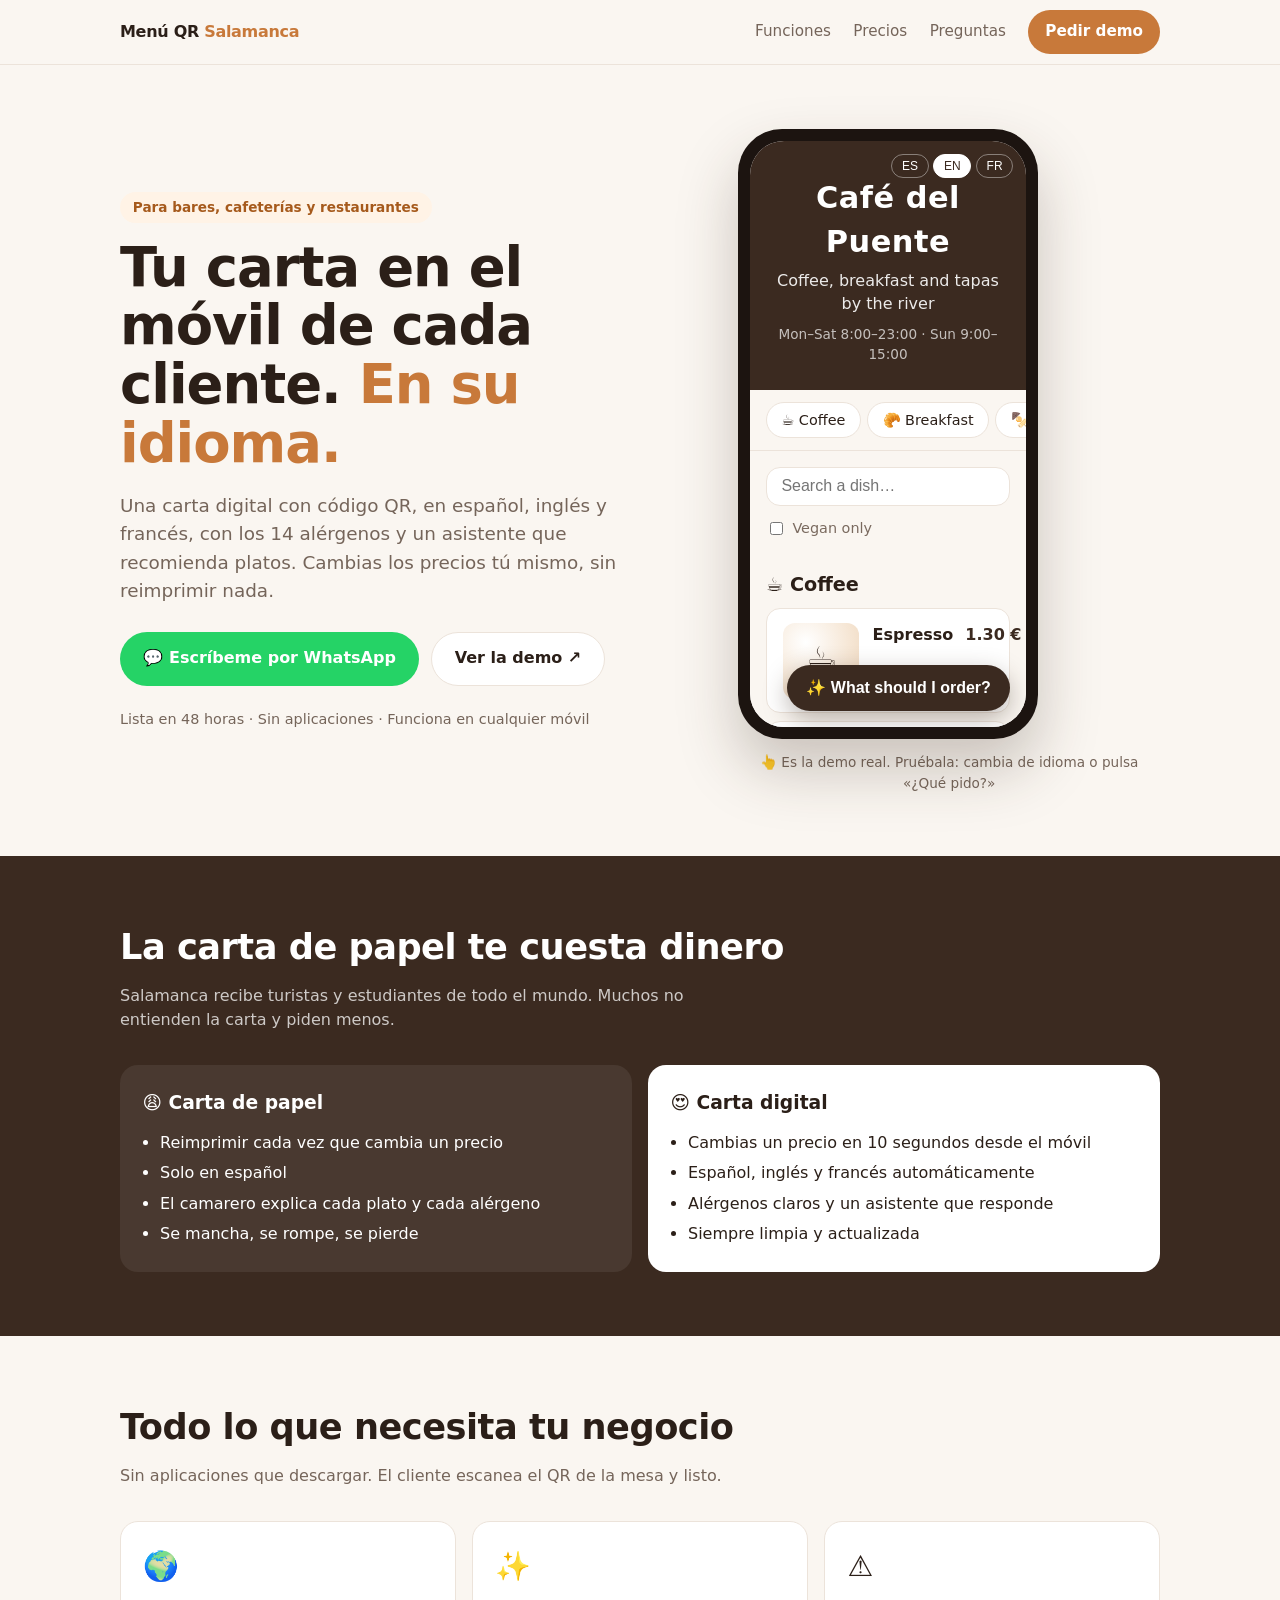
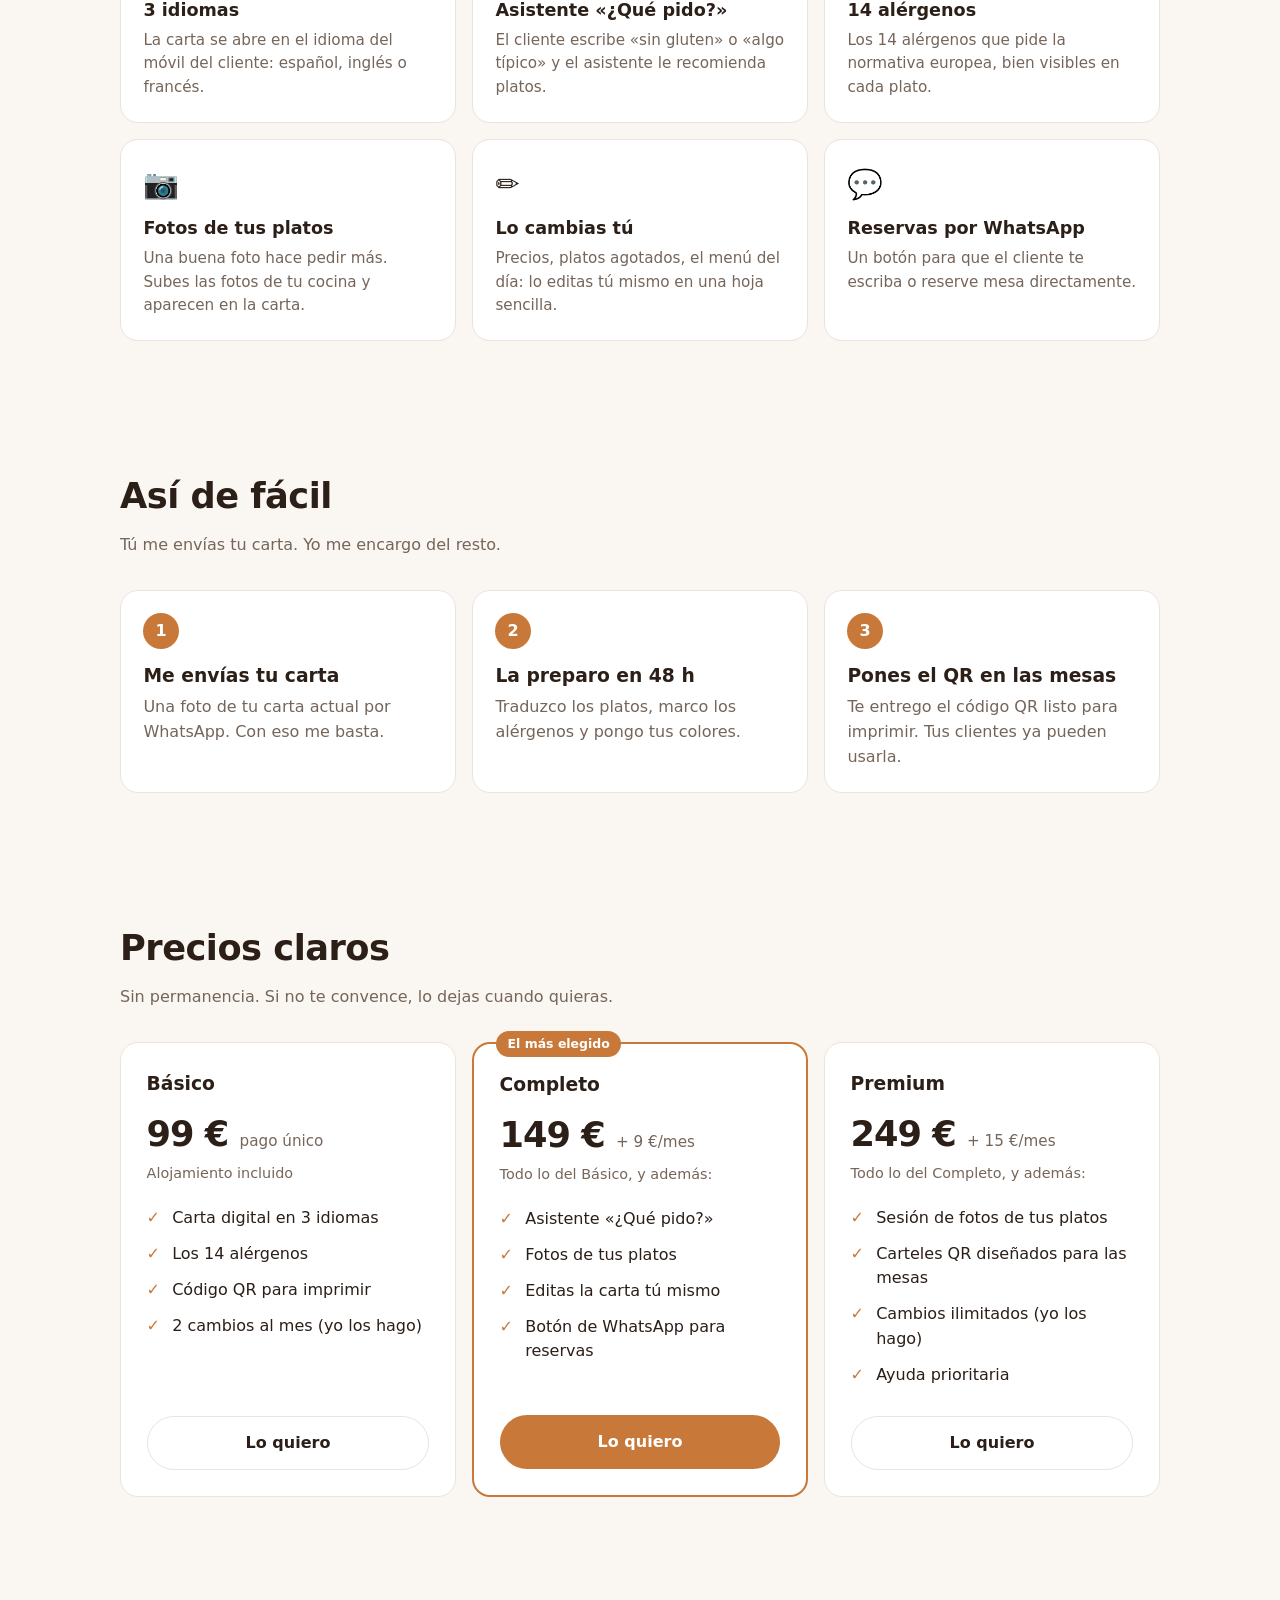
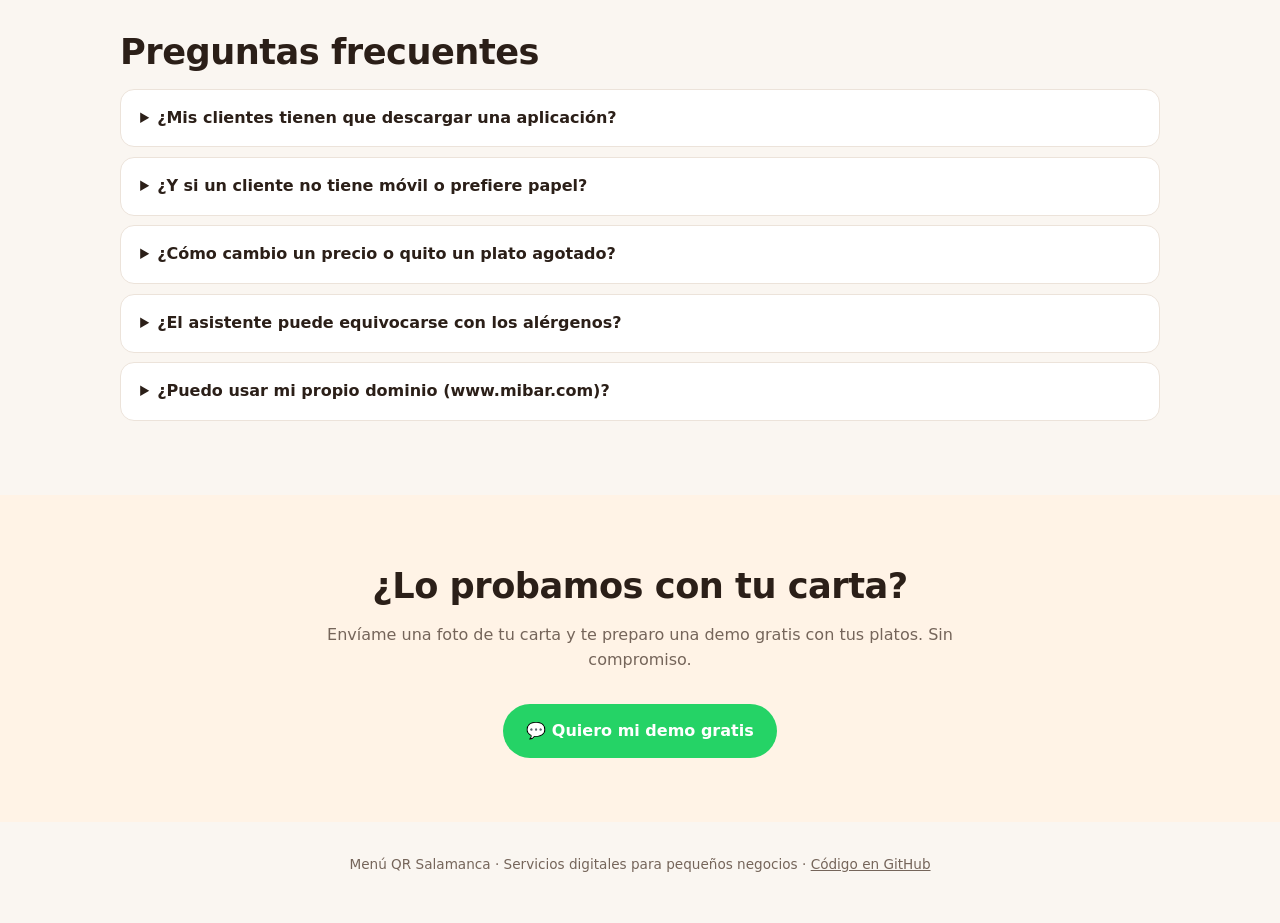
==== servicio.html @ 1888e6c2 "Asistente ¿Qué pido?, panel del negocio, Google Sheets, fotos, 14 alérgenos y página del servicio Co" ====
<!DOCTYPE html>
<html lang="es">
<head>
  <meta charset="UTF-8">
  <meta name="viewport" content="width=device-width, initial-scale=1.0">
  <meta name="description" content="Carta digital con código QR para bares, cafeterías y restaurantes de Salamanca. En 3 idiomas, con los 14 alérgenos y un asistente que recomienda platos.">
  <meta name="theme-color" content="#3b2a20">
  <title>Menú QR Salamanca · Carta digital para bares y cafeterías</title>
  <style>
    :root {
      --bg: #faf6f1; --card: #fff; --ink: #2b1f18; --muted: #75655a;
      --brand: #3b2a20; --accent: #c8793a; --accent-soft: #fff3e6; --line: #ece3da; --radius: 18px;
    }
    * { box-sizing: border-box; }
    html { scroll-behavior: smooth; }
    body { margin: 0; font-family: system-ui, -apple-system, "Segoe UI", Roboto, sans-serif; color: var(--ink); background: var(--bg); line-height: 1.55; }
    a { color: inherit; }
    .wrap { max-width: 1080px; margin: 0 auto; padding: 0 1.25rem; }
    .btn { display: inline-block; text-decoration: none; font-weight: 600; border-radius: 999px; padding: .85rem 1.4rem; border: 1px solid transparent; }
    .btn.primary { background: var(--accent); color: #fff; }
    .btn.whats { background: #25d366; color: #fff; }
    .btn.ghost { border-color: var(--line); background: #fff; }

    nav { position: sticky; top: 0; z-index: 10; background: rgba(250,246,241,.92); backdrop-filter: blur(8px); border-bottom: 1px solid var(--line); }
    nav .wrap { display: flex; align-items: center; justify-content: space-between; height: 64px; }
    .logo { font-weight: 800; text-decoration: none; letter-spacing: -.3px; }
    .logo span { color: var(--accent); }
    nav .links { display: flex; gap: 1.4rem; align-items: center; font-size: .95rem; }
    nav .links a:not(.btn) { text-decoration: none; color: var(--muted); }
    nav .btn { padding: .55rem 1rem; }

    .hero { padding: 4rem 0 3rem; }
    .hero .wrap { display: grid; grid-template-columns: 1.15fr .85fr; gap: 3rem; align-items: center; }
    .kicker { display: inline-block; background: var(--accent-soft); color: #a65a1c; border-radius: 999px; padding: .3rem .8rem; font-size: .85rem; font-weight: 600; }
    h1 { font-size: clamp(2.1rem, 4.6vw, 3.4rem); line-height: 1.08; letter-spacing: -1px; margin: 1rem 0; }
    h1 em { font-style: normal; color: var(--accent); }
    .lead { font-size: 1.15rem; color: var(--muted); max-width: 34rem; }
    .cta-row { display: flex; gap: .75rem; flex-wrap: wrap; margin-top: 1.6rem; }
    .proof { margin-top: 1.4rem; font-size: .9rem; color: var(--muted); }

    .phone { justify-self: center; width: 300px; height: 610px; border-radius: 44px; background: #1c1410; padding: 12px; box-shadow: 0 30px 60px rgba(59,42,32,.25); position: relative; }
    .phone iframe { width: 100%; height: 100%; border: 0; border-radius: 34px; background: #fff; }
    .phone-note { text-align: center; font-size: .85rem; color: var(--muted); margin-top: .8rem; }

    section { padding: 4rem 0; }
    h2 { font-size: clamp(1.6rem, 3vw, 2.2rem); letter-spacing: -.5px; margin: 0 0 .6rem; }
    .sub { color: var(--muted); max-width: 40rem; margin: 0 0 2rem; }

    .problem { background: var(--brand); color: #fff; }
    .problem .sub { color: rgba(255,255,255,.75); }
    .vs { display: grid; grid-template-columns: 1fr 1fr; gap: 1rem; }
    .vs div { border-radius: var(--radius); padding: 1.4rem; }
    .vs .before { background: rgba(255,255,255,.07); }
    .vs .after { background: #fff; color: var(--ink); }
    .vs h3 { margin: 0 0 .7rem; }
    .vs ul { margin: 0; padding-left: 1.1rem; line-height: 1.9; }

    .features { display: grid; grid-template-columns: repeat(3, 1fr); gap: 1rem; }
    .feature { background: var(--card); border: 1px solid var(--line); border-radius: var(--radius); padding: 1.4rem; }
    .feature .ico { font-size: 1.8rem; }
    .feature h3 { margin: .5rem 0 .3rem; font-size: 1.1rem; }
    .feature p { margin: 0; color: var(--muted); font-size: .95rem; }

    .steps { display: grid; grid-template-columns: repeat(3, 1fr); gap: 1rem; counter-reset: s; }
    .step { counter-increment: s; background: var(--card); border: 1px solid var(--line); border-radius: var(--radius); padding: 1.4rem; }
    .step::before { content: counter(s); display: grid; place-items: center; width: 2.2rem; height: 2.2rem; border-radius: 999px; background: var(--accent); color: #fff; font-weight: 700; }
    .step h3 { margin: .8rem 0 .3rem; }
    .step p { margin: 0; color: var(--muted); }

    .plans { display: grid; grid-template-columns: repeat(3, 1fr); gap: 1rem; align-items: stretch; }
    .plan { background: var(--card); border: 1px solid var(--line); border-radius: var(--radius); padding: 1.6rem; display: flex; flex-direction: column; }
    .plan.best { border: 2px solid var(--accent); position: relative; }
    .plan.best::before { content: "El más elegido"; position: absolute; top: -.8rem; left: 1.4rem; background: var(--accent); color: #fff; font-size: .78rem; font-weight: 700; padding: .2rem .7rem; border-radius: 999px; }
    .plan h3 { margin: 0; }
    .price { font-size: 2.2rem; font-weight: 800; margin: .6rem 0 0; letter-spacing: -1px; }
    .price small { font-size: .95rem; font-weight: 500; color: var(--muted); letter-spacing: 0; }
    .monthly { color: var(--muted); font-size: .9rem; margin: 0 0 1rem; }
    .plan ul { list-style: none; padding: 0; margin: 0 0 1.4rem; flex: 1; }
    .plan li { padding: .35rem 0 .35rem 1.6rem; position: relative; }
    .plan li::before { content: "✓"; position: absolute; left: 0; color: var(--accent); font-weight: 800; }
    .plan .btn { text-align: center; }

    .faq details { background: var(--card); border: 1px solid var(--line); border-radius: 14px; padding: 1rem 1.2rem; margin-bottom: .6rem; }
    .faq summary { font-weight: 600; cursor: pointer; }
    .faq p { margin: .6rem 0 0; color: var(--muted); }

    .final { text-align: center; background: var(--accent-soft); }
    .final .sub { margin-left: auto; margin-right: auto; }
    footer { padding: 2rem 0 3rem; text-align: center; color: var(--muted); font-size: .85rem; }

    @media (max-width: 860px) {
      .hero .wrap { grid-template-columns: 1fr; }
      .features, .steps, .plans { grid-template-columns: 1fr; }
      .vs { grid-template-columns: 1fr; }
      nav .links a:not(.btn) { display: none; }
    }
  </style>
</head>
<body>
  <nav>
    <div class="wrap">
      <a class="logo" href="#">Menú QR <span>Salamanca</span></a>
      <div class="links">
        <a href="#funciones">Funciones</a>
        <a href="#precios">Precios</a>
        <a href="#preguntas">Preguntas</a>
        <a class="btn primary js-whatsapp" href="#">Pedir demo</a>
      </div>
    </div>
  </nav>

  <header class="hero">
    <div class="wrap">
      <div>
        <span class="kicker">Para bares, cafeterías y restaurantes</span>
        <h1>Tu carta en el móvil de cada cliente. <em>En su idioma.</em></h1>
        <p class="lead">Una carta digital con código QR, en español, inglés y francés, con los 14 alérgenos y un asistente que recomienda platos. Cambias los precios tú mismo, sin reimprimir nada.</p>
        <div class="cta-row">
          <a class="btn whats js-whatsapp" href="#">💬 Escríbeme por WhatsApp</a>
          <a class="btn ghost" href="index.html" target="_blank">Ver la demo ↗</a>
        </div>
        <p class="proof">Lista en 48 horas · Sin aplicaciones · Funciona en cualquier móvil</p>
      </div>
      <div>
        <div class="phone"><iframe src="index.html" title="Demo de la carta digital" loading="lazy"></iframe></div>
        <p class="phone-note">👆 Es la demo real. Pruébala: cambia de idioma o pulsa «¿Qué pido?»</p>
      </div>
    </div>
  </header>

  <section class="problem">
    <div class="wrap">
      <h2>La carta de papel te cuesta dinero</h2>
      <p class="sub">Salamanca recibe turistas y estudiantes de todo el mundo. Muchos no entienden la carta y piden menos.</p>
      <div class="vs">
        <div class="before">
          <h3>😩 Carta de papel</h3>
          <ul>
            <li>Reimprimir cada vez que cambia un precio</li>
            <li>Solo en español</li>
            <li>El camarero explica cada plato y cada alérgeno</li>
            <li>Se mancha, se rompe, se pierde</li>
          </ul>
        </div>
        <div class="after">
          <h3>😍 Carta digital</h3>
          <ul>
            <li>Cambias un precio en 10 segundos desde el móvil</li>
            <li>Español, inglés y francés automáticamente</li>
            <li>Alérgenos claros y un asistente que responde</li>
            <li>Siempre limpia y actualizada</li>
          </ul>
        </div>
      </div>
    </div>
  </section>

  <section id="funciones">
    <div class="wrap">
      <h2>Todo lo que necesita tu negocio</h2>
      <p class="sub">Sin aplicaciones que descargar. El cliente escanea el QR de la mesa y listo.</p>
      <div class="features">
        <div class="feature"><div class="ico">🌍</div><h3>3 idiomas</h3><p>La carta se abre en el idioma del móvil del cliente: español, inglés o francés.</p></div>
        <div class="feature"><div class="ico">✨</div><h3>Asistente «¿Qué pido?»</h3><p>El cliente escribe «sin gluten» o «algo típico» y el asistente le recomienda platos.</p></div>
        <div class="feature"><div class="ico">⚠️</div><h3>14 alérgenos</h3><p>Los 14 alérgenos que pide la normativa europea, bien visibles en cada plato.</p></div>
        <div class="feature"><div class="ico">📷</div><h3>Fotos de tus platos</h3><p>Una buena foto hace pedir más. Subes las fotos de tu cocina y aparecen en la carta.</p></div>
        <div class="feature"><div class="ico">✏️</div><h3>Lo cambias tú</h3><p>Precios, platos agotados, el menú del día: lo editas tú mismo en una hoja sencilla.</p></div>
        <div class="feature"><div class="ico">💬</div><h3>Reservas por WhatsApp</h3><p>Un botón para que el cliente te escriba o reserve mesa directamente.</p></div>
      </div>
    </div>
  </section>

  <section>
    <div class="wrap">
      <h2>Así de fácil</h2>
      <p class="sub">Tú me envías tu carta. Yo me encargo del resto.</p>
      <div class="steps">
        <div class="step"><h3>Me envías tu carta</h3><p>Una foto de tu carta actual por WhatsApp. Con eso me basta.</p></div>
        <div class="step"><h3>La preparo en 48 h</h3><p>Traduzco los platos, marco los alérgenos y pongo tus colores.</p></div>
        <div class="step"><h3>Pones el QR en las mesas</h3><p>Te entrego el código QR listo para imprimir. Tus clientes ya pueden usarla.</p></div>
      </div>
    </div>
  </section>

  <section id="precios">
    <div class="wrap">
      <h2>Precios claros</h2>
      <p class="sub">Sin permanencia. Si no te convence, lo dejas cuando quieras.</p>
      <div class="plans">
        <div class="plan">
          <h3>Básico</h3>
          <p class="price">99 € <small>pago único</small></p>
          <p class="monthly">Alojamiento incluido</p>
          <ul>
            <li>Carta digital en 3 idiomas</li>
            <li>Los 14 alérgenos</li>
            <li>Código QR para imprimir</li>
            <li>2 cambios al mes (yo los hago)</li>
          </ul>
          <a class="btn ghost js-whatsapp" data-plan="Básico" href="#">Lo quiero</a>
        </div>
        <div class="plan best">
          <h3>Completo</h3>
          <p class="price">149 € <small>+ 9 €/mes</small></p>
          <p class="monthly">Todo lo del Básico, y además:</p>
          <ul>
            <li>Asistente «¿Qué pido?»</li>
            <li>Fotos de tus platos</li>
            <li>Editas la carta tú mismo</li>
            <li>Botón de WhatsApp para reservas</li>
          </ul>
          <a class="btn primary js-whatsapp" data-plan="Completo" href="#">Lo quiero</a>
        </div>
        <div class="plan">
          <h3>Premium</h3>
          <p class="price">249 € <small>+ 15 €/mes</small></p>
          <p class="monthly">Todo lo del Completo, y además:</p>
          <ul>
            <li>Sesión de fotos de tus platos</li>
            <li>Carteles QR diseñados para las mesas</li>
            <li>Cambios ilimitados (yo los hago)</li>
            <li>Ayuda prioritaria</li>
          </ul>
          <a class="btn ghost js-whatsapp" data-plan="Premium" href="#">Lo quiero</a>
        </div>
      </div>
    </div>
  </section>

  <section id="preguntas" class="faq">
    <div class="wrap">
      <h2>Preguntas frecuentes</h2>
      <details><summary>¿Mis clientes tienen que descargar una aplicación?</summary><p>No. Escanean el QR con la cámara del móvil y la carta se abre en el navegador.</p></details>
      <details><summary>¿Y si un cliente no tiene móvil o prefiere papel?</summary><p>La carta digital se puede imprimir tal cual. Puedes tener las dos.</p></details>
      <details><summary>¿Cómo cambio un precio o quito un plato agotado?</summary><p>En el plan Completo y Premium lo cambias tú en una hoja sencilla, desde el móvil. En el Básico me escribes por WhatsApp y lo cambio yo.</p></details>
      <details><summary>¿El asistente puede equivocarse con los alérgenos?</summary><p>El asistente usa la información de alérgenos que tú indicas en la carta, y siempre recuerda al cliente que confirme con el personal.</p></details>
      <details><summary>¿Puedo usar mi propio dominio (www.mibar.com)?</summary><p>Sí. Si ya tienes dominio, la carta se puede poner en él.</p></details>
    </div>
  </section>

  <section class="final">
    <div class="wrap">
      <h2>¿Lo probamos con tu carta?</h2>
      <p class="sub">Envíame una foto de tu carta y te preparo una demo gratis con tus platos. Sin compromiso.</p>
      <a class="btn whats js-whatsapp" href="#">💬 Quiero mi demo gratis</a>
    </div>
  </section>

  <footer>
    Menú QR Salamanca · Servicios digitales para pequeños negocios ·
    <a href="https://github.com/elalamiz605-tech/menu-qr-cafe">Código en GitHub</a>
  </footer>

  <script>
    // ✏️ Cambia aquí tu número de WhatsApp (con prefijo 34, sin + ni espacios)
    const MI_WHATSAPP = "34600000000";
    document.querySelectorAll(".js-whatsapp").forEach((a) => {
      const plan = a.dataset.plan;
      const msg = plan
        ? `Hola, me interesa la carta digital QR, plan ${plan}.`
        : "Hola, me interesa la carta digital QR para mi negocio.";
      a.href = `https://wa.me/${MI_WHATSAPP}?text=${encodeURIComponent(msg)}`;
      a.target = "_blank";
      a.rel = "noopener";
    });
  </script>
</body>
</html>
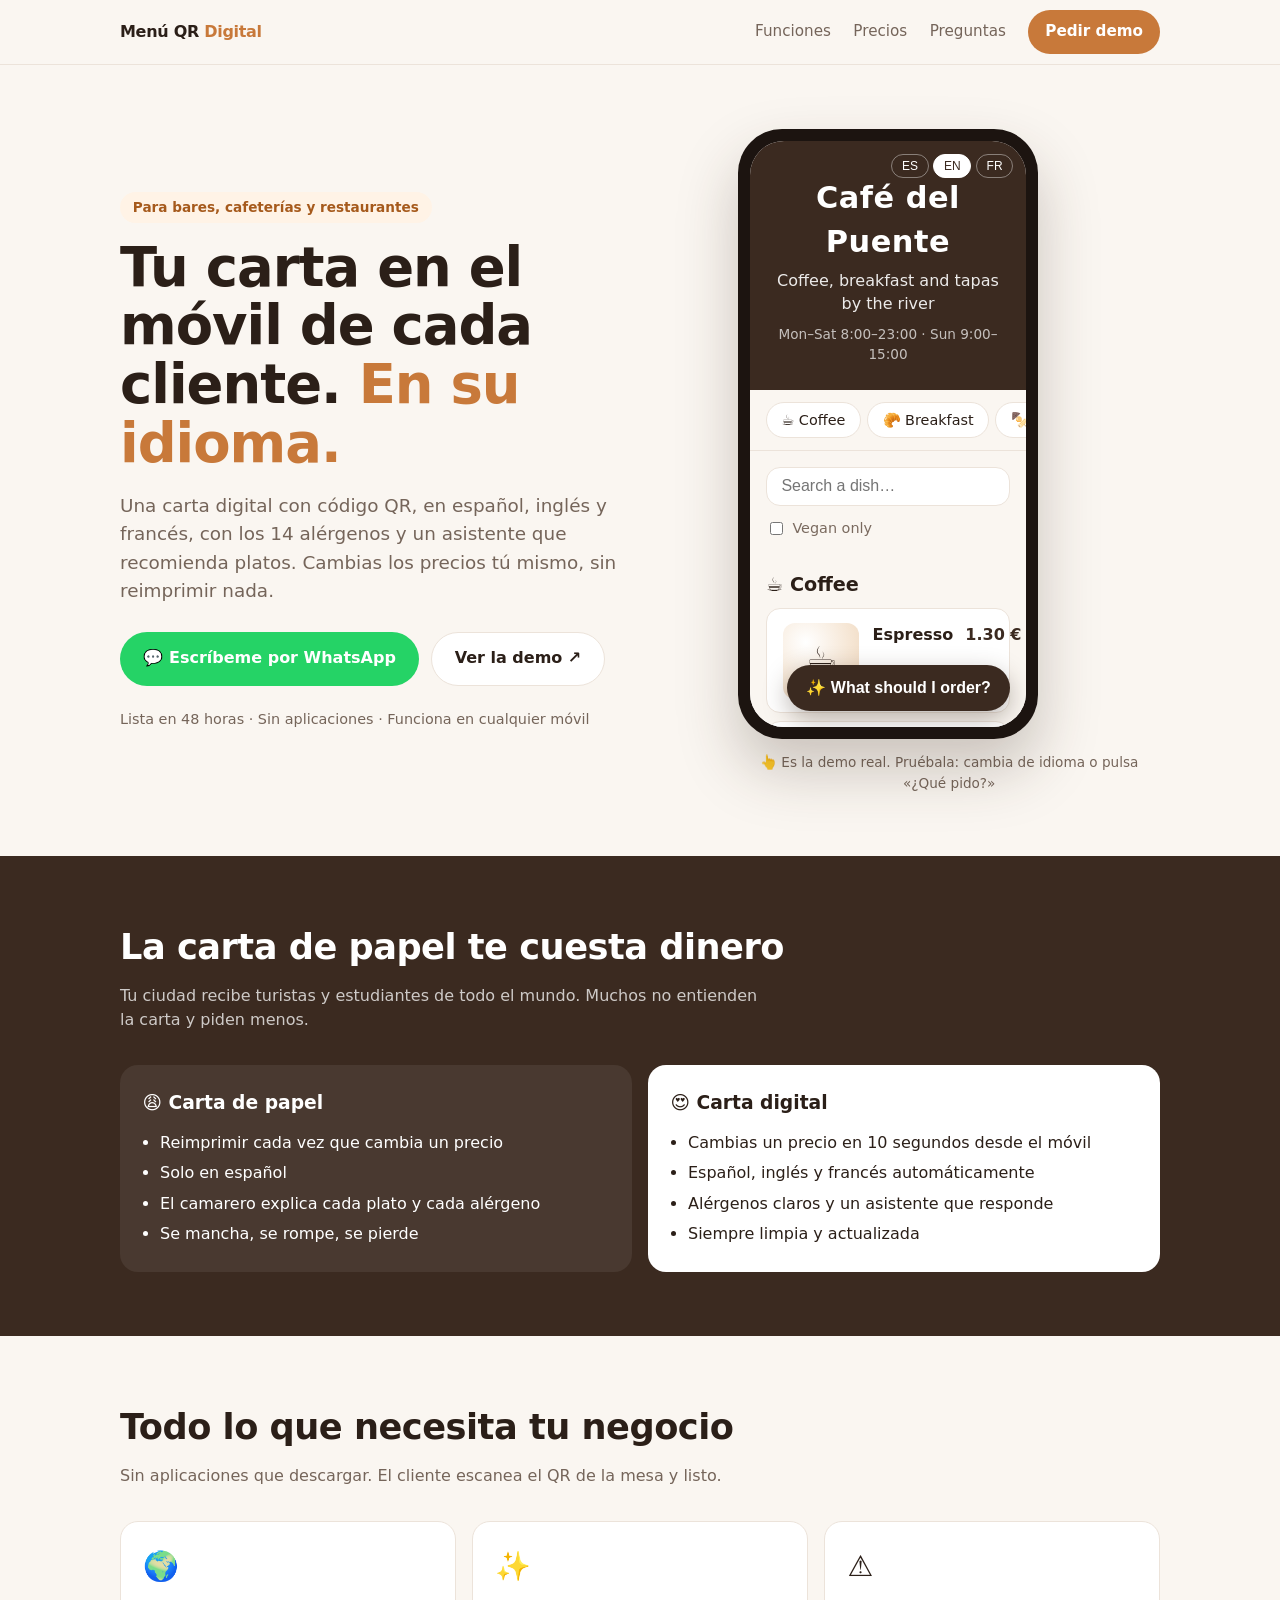
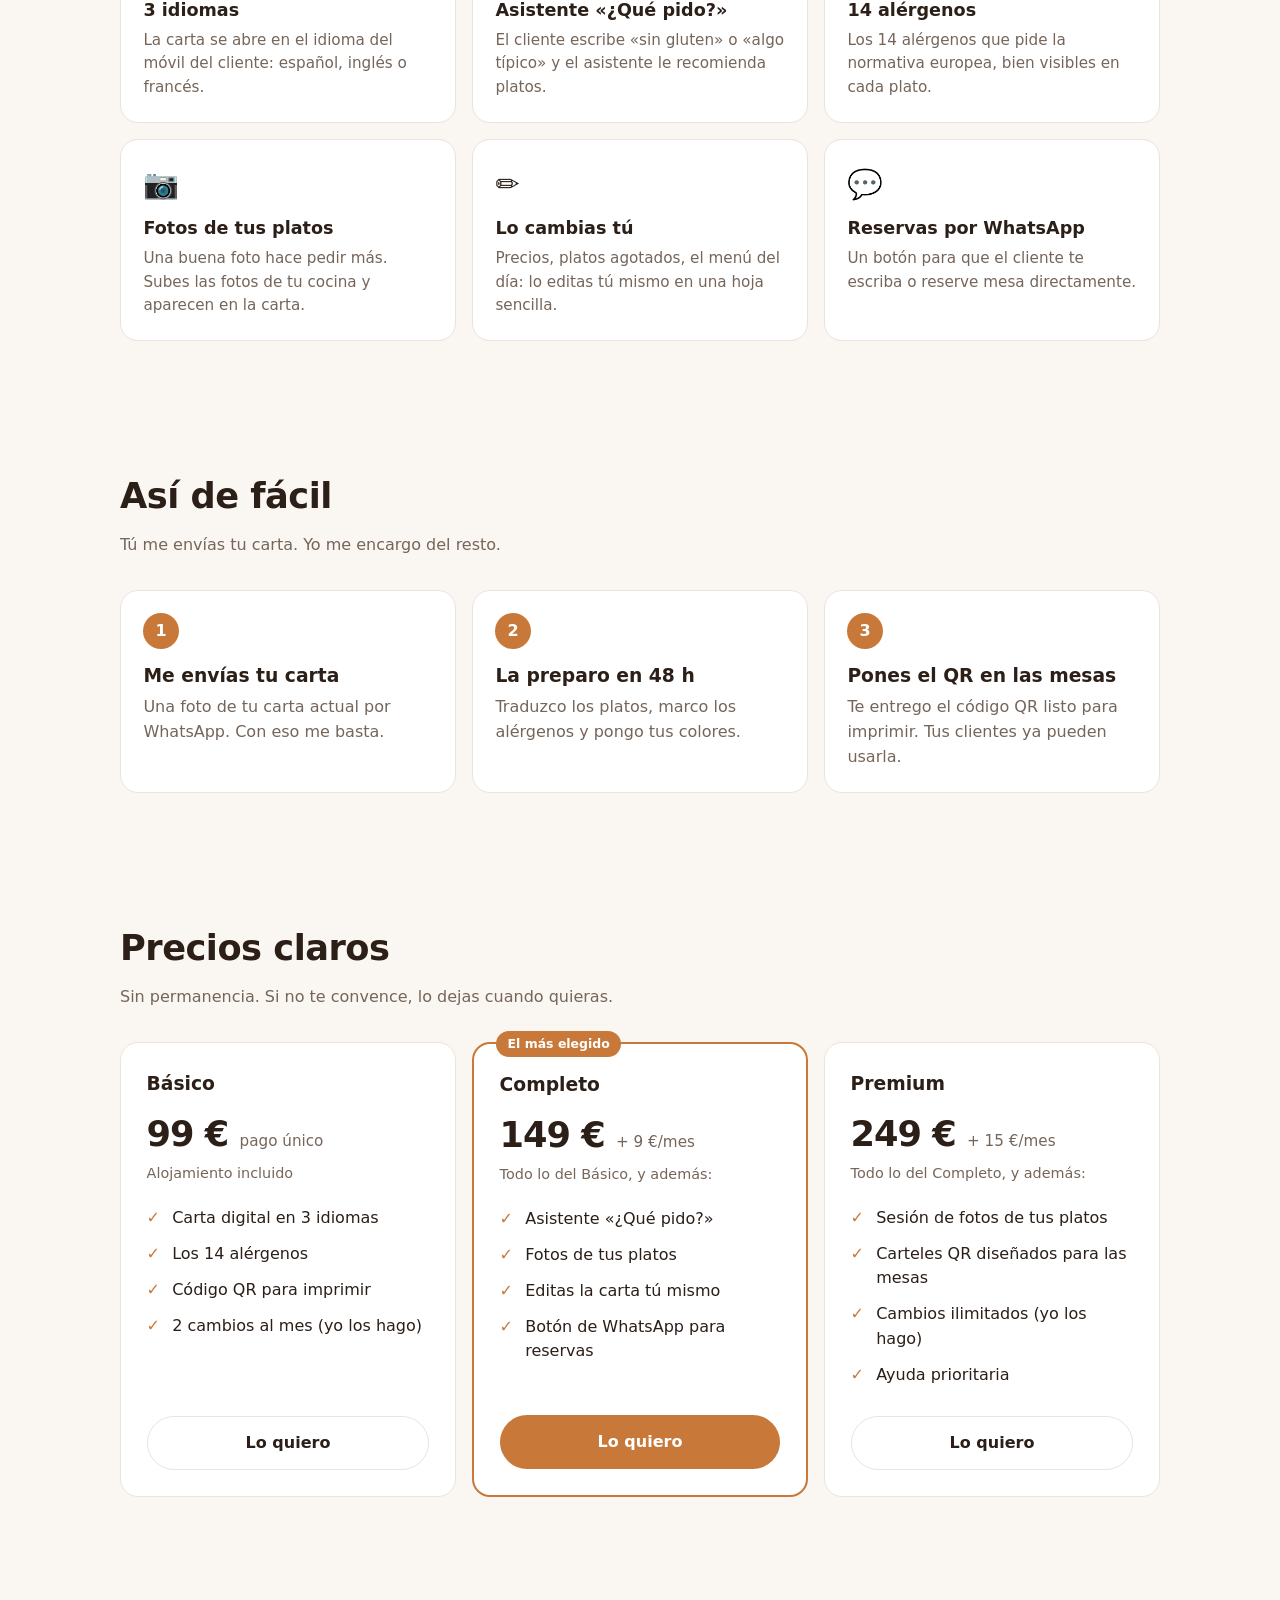
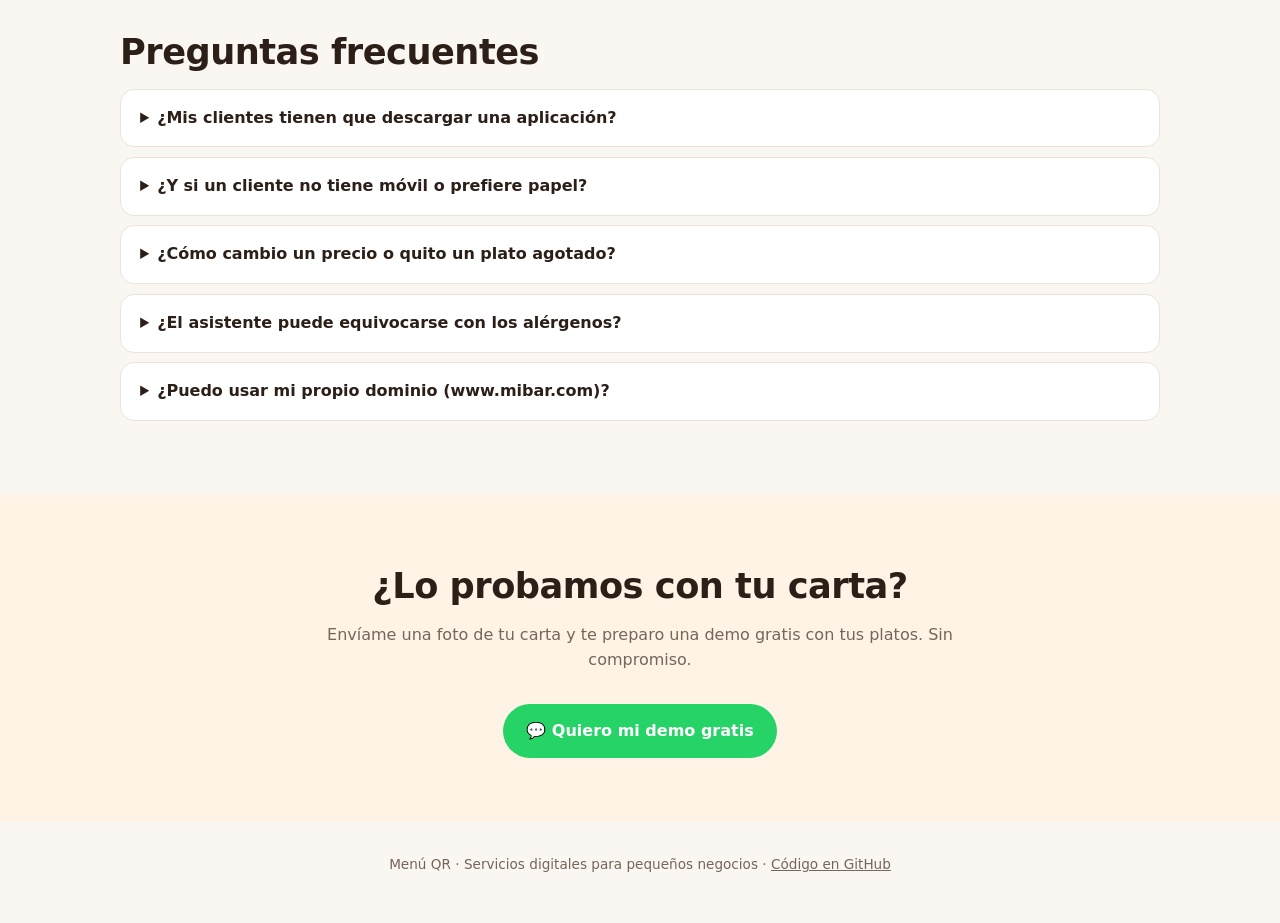
==== commit 4693b84f: "Remove city name: remote, worldwide Co-Authored-By: Claude Opus 5.5 <noreply@anthropic.com> Claude-S" ====
--- a/servicio.html
+++ b/servicio.html
@@ -3,9 +3,9 @@
 <head>
   <meta charset="UTF-8">
   <meta name="viewport" content="width=device-width, initial-scale=1.0">
-  <meta name="description" content="Carta digital con código QR para bares, cafeterías y restaurantes de Salamanca. En 3 idiomas, con los 14 alérgenos y un asistente que recomienda platos.">
+  <meta name="description" content="Carta digital con código QR para bares, cafeterías y restaurantes. En 3 idiomas, con los 14 alérgenos y un asistente que recomienda platos.">
   <meta name="theme-color" content="#3b2a20">
-  <title>Menú QR Salamanca · Carta digital para bares y cafeterías</title>
+  <title>Menú QR · Carta digital para bares y cafeterías</title>
   <style>
     :root {
       --bg: #faf6f1; --card: #fff; --ink: #2b1f18; --muted: #75655a;
@@ -99,7 +99,7 @@
 <body>
   <nav>
     <div class="wrap">
-      <a class="logo" href="#">Menú QR <span>Salamanca</span></a>
+      <a class="logo" href="#">Menú QR <span>Digital</span></a>
       <div class="links">
         <a href="#funciones">Funciones</a>
         <a href="#precios">Precios</a>
@@ -131,7 +131,7 @@
   <section class="problem">
     <div class="wrap">
       <h2>La carta de papel te cuesta dinero</h2>
-      <p class="sub">Salamanca recibe turistas y estudiantes de todo el mundo. Muchos no entienden la carta y piden menos.</p>
+      <p class="sub">Tu ciudad recibe turistas y estudiantes de todo el mundo. Muchos no entienden la carta y piden menos.</p>
       <div class="vs">
         <div class="before">
           <h3>😩 Carta de papel</h3>
@@ -247,7 +247,7 @@
   </section>
 
   <footer>
-    Menú QR Salamanca · Servicios digitales para pequeños negocios ·
+    Menú QR · Servicios digitales para pequeños negocios ·
     <a href="https://github.com/elalamiz605-tech/menu-qr-cafe">Código en GitHub</a>
   </footer>
 
